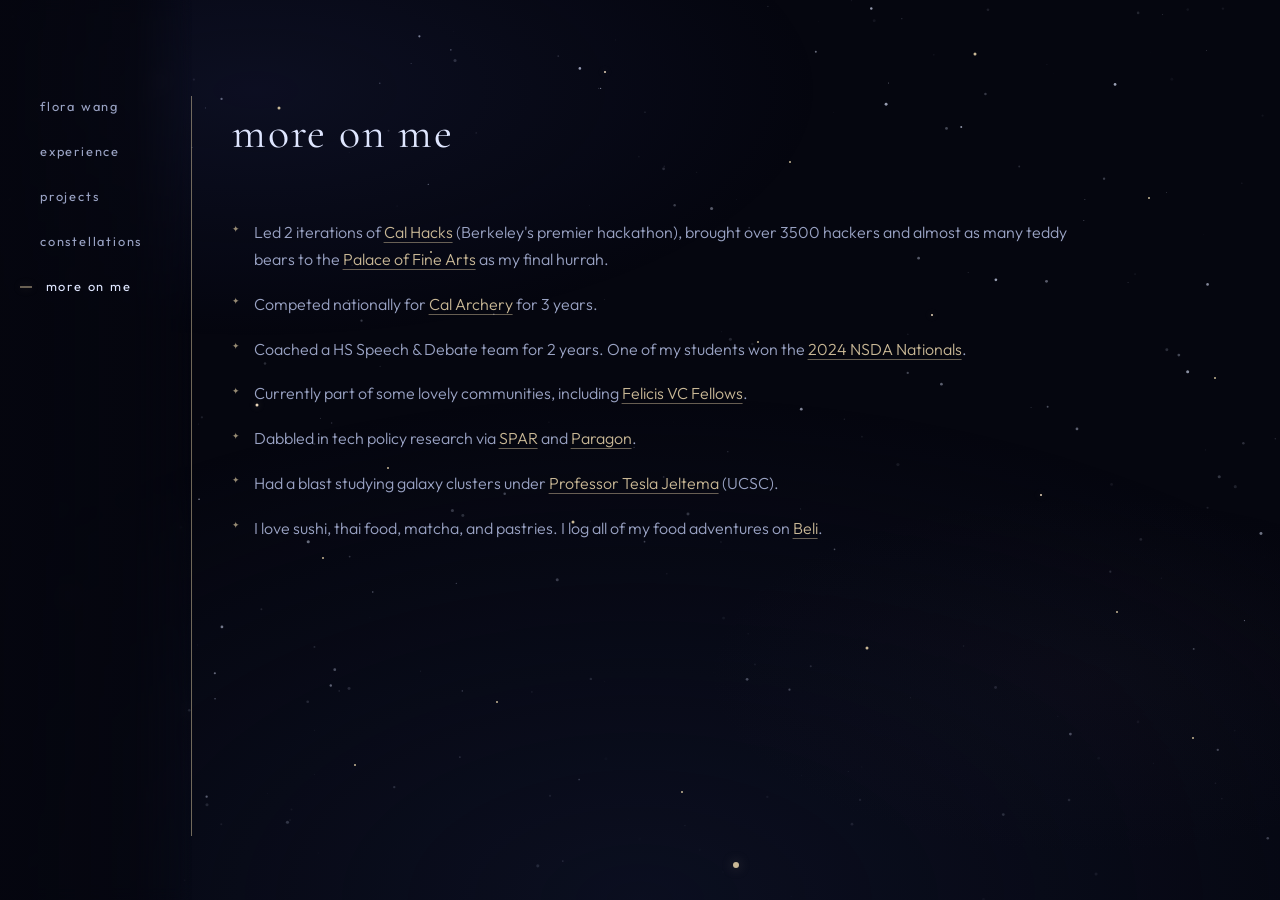
==== about/index.html @ 189439e1 "minor bug fixes" ====
<!DOCTYPE html>
<html lang="en">
  <head>
    <meta charset="UTF-8" />
    <meta name="viewport" content="width=device-width, initial-scale=1.0" />
    <title>Flora Wang — About</title>
    <link rel="preconnect" href="https://fonts.googleapis.com" />
    <link rel="preconnect" href="https://fonts.gstatic.com" crossorigin />
    <link
      href="https://fonts.googleapis.com/css2?family=Cormorant+Garamond:ital,wght@0,400;0,500;0,600;1,400&family=Outfit:wght@300;400;500&display=swap"
      rel="stylesheet"
    />
    <link rel="stylesheet" href="/styles.css" />
    <script src="/theme.js"></script>
  </head>
  <body class="page-about theme-night">
    <canvas id="stars" aria-hidden="true"></canvas>
    <canvas id="meadow" aria-hidden="true"></canvas>

    <aside class="site-nav">
      <nav class="nav" aria-label="Main">
        <a href="/" class="nav-link">flora wang</a>
        <a href="/experience/" class="nav-link">experience</a>
        <a href="/projects/" class="nav-link">projects</a>
        <a href="/constellations/" class="nav-link">constellations</a>
        <a href="/about/" class="nav-link active">more on me</a>
      </nav>
      <button type="button" class="theme-toggle" aria-pressed="false">
        <span class="theme-toggle-label">day</span>
      </button>
    </aside>

    <div class="page">
      <main class="main-content main-about">
        <h1 class="page-title">more on me</h1>

        <ul class="more-list">
          <li>
            Led 2 iterations of
            <a href="https://calhacks.io/" target="_blank" rel="noopener noreferrer" class="company-link">Cal Hacks</a>
            (Berkeley's premier hackathon), brought over 3500 hackers and almost as many teddy bears to the
            <a href="https://palaceoffinearts.com/" target="_blank" rel="noopener noreferrer" class="company-link">Palace of Fine Arts</a>
            as my final hurrah.
          </li>
          <li>
            Competed nationally for
            <a href="https://archery.studentorg.berkeley.edu/" target="_blank" rel="noopener noreferrer" class="company-link">Cal Archery</a>
            for 3 years.
          </li>
          <li>
            Coached a HS Speech &amp; Debate team for 2 years. One of my students won the
            <a href="https://www.speechanddebate.org/2024-national-speech-debate-champions/" target="_blank" rel="noopener noreferrer" class="company-link">2024 NSDA Nationals</a>.
          </li>
          <li>
            Currently part of some lovely communities, including
            <a href="https://www.felicis.com/fellows" target="_blank" rel="noopener noreferrer" class="company-link">Felicis VC Fellows</a>.
          </li>
          <li>
            Dabbled in tech policy research via
            <a href="https://sparai.org/" target="_blank" rel="noopener noreferrer" class="company-link">SPAR</a>
            and
            <a href="https://www.paragonfellowship.org/" target="_blank" rel="noopener noreferrer" class="company-link">Paragon</a>.
          </li>
          <li>
            Had a blast studying galaxy clusters under
            <a href="https://scipp-legacy.pbsci.ucsc.edu/~tesla/" target="_blank" rel="noopener noreferrer" class="company-link">Professor Tesla Jeltema</a>
            (UCSC).
          </li>
          <li>
            I love sushi, thai food, matcha, and pastries. I log all of my food adventures on
            <a href="https://beliapp.com/" target="_blank" rel="noopener noreferrer" class="company-link">Beli</a>.
          </li>
        </ul>
      </main>

      <footer class="site-footer">
        <span class="footer-orbit" aria-hidden="true"></span>
      </footer>
    </div>

    <script src="/script.js"></script>
    <script src="/meadow.js"></script>
  </body>
</html>
---- styles.css ----
/* —— Astronomy theme —— */
:root {
  --theme-progress: 0;
  --bg-deep: #05060f;
  --bg-mid: #0c1022;
  --nav-width: 12rem;
  --nav-align-top: 6rem;
  --content-max: 42rem;
  --font-display: "Cormorant Garamond", Georgia, serif;
  --font-body: "Outfit", system-ui, sans-serif;
}

*,
*::before,
*::after {
  box-sizing: border-box;
  margin: 0;
  padding: 0;
}

html {
  height: 100%;
}

body {
  --p: var(--theme-progress);
  --text-primary: color-mix(
    in srgb,
    #e8eaf4 calc((1 - var(--p)) * 100%),
    #2d4a3e calc(var(--p) * 100%)
  );
  --text-muted: color-mix(
    in srgb,
    #9aa3c4 calc((1 - var(--p)) * 100%),
    #4a6b5a calc(var(--p) * 100%)
  );
  --text-dim: color-mix(
    in srgb,
    #6b7394 calc((1 - var(--p)) * 100%),
    #6b8f7a calc(var(--p) * 100%)
  );
  --accent-gold: color-mix(
    in srgb,
    #c9b896 calc((1 - var(--p)) * 100%),
    #5a9e6e calc(var(--p) * 100%)
  );
  --accent-tan: color-mix(
    in srgb,
    #e8d4b8 calc((1 - var(--p)) * 100%),
    #8bc48a calc(var(--p) * 100%)
  );
  --accent-tan-dim: color-mix(
    in srgb,
    #a89070 calc((1 - var(--p)) * 100%),
    #4a7d58 calc(var(--p) * 100%)
  );
  --accent-star: color-mix(
    in srgb,
    #dfe6ff calc((1 - var(--p)) * 100%),
    #3d6b8a calc(var(--p) * 100%)
  );
  --accent-glow: color-mix(
    in srgb,
    rgba(201, 184, 150, 0.35) calc((1 - var(--p)) * 100%),
    rgba(120, 180, 140, 0.4) calc(var(--p) * 100%)
  );

  font-family: var(--font-body);
  font-weight: 300;
  font-size: 1rem;
  line-height: 1.7;
  color: var(--text-primary);
  background: color-mix(
    in srgb,
    #05060f calc((1 - var(--p)) * 100%),
    #d4ecfa calc(var(--p) * 100%)
  );
  min-height: 100vh;
  overflow-x: hidden;
}

/* Night sky */
#stars {
  position: fixed;
  inset: 0;
  width: 100%;
  height: 100%;
  z-index: 0;
  pointer-events: none;
  opacity: calc(1 - var(--theme-progress));
}

body::before {
  content: "";
  position: fixed;
  inset: 0;
  z-index: 1;
  pointer-events: none;
  opacity: calc(1 - var(--theme-progress));
  background:
    radial-gradient(ellipse 80% 50% at 20% 10%, rgba(45, 55, 120, 0.18), transparent 55%),
    radial-gradient(ellipse 60% 40% at 85% 75%, rgba(60, 50, 70, 0.08), transparent 50%),
    radial-gradient(ellipse 100% 80% at 50% 100%, rgba(12, 16, 34, 0.9), transparent 70%);
}

/* Ghibli hills, swaying grass & flowers */
#meadow {
  position: fixed;
  inset: 0;
  width: 100%;
  height: 100%;
  z-index: 1;
  pointer-events: none;
}

/* —— Vertical left nav —— */
.site-nav {
  position: fixed;
  top: 0;
  left: 0;
  bottom: 0;
  z-index: 100;
  width: var(--nav-width);
  display: flex;
  flex-direction: column;
  justify-content: flex-start;
  align-items: flex-start;
  padding: var(--nav-align-top) 0 1.5rem 2.5rem;
  overflow-y: auto;
  overflow-x: hidden;
  scrollbar-width: thin;
  scrollbar-color: color-mix(in srgb, var(--accent-gold) 35%, transparent) transparent;
  background: linear-gradient(
    to right,
    color-mix(
        in srgb,
        rgba(5, 6, 15, 0.95) calc((1 - var(--p)) * 100%),
        rgba(232, 246, 252, 0.9) calc(var(--p) * 100%)
      )
      0%,
    color-mix(
        in srgb,
        rgba(5, 6, 15, 0.75) calc((1 - var(--p)) * 100%),
        rgba(220, 240, 230, 0.7) calc(var(--p) * 100%)
      )
      70%,
    transparent 100%
  );
  backdrop-filter: blur(8px);
}

.site-nav::after {
  content: "";
  position: absolute;
  top: var(--nav-align-top);
  bottom: 4rem;
  right: 0;
  width: 1px;
  background: color-mix(
    in srgb,
    rgba(201, 184, 150, 0.55) calc((1 - var(--p)) * 100%),
    rgba(90, 158, 110, 0.55) calc(var(--p) * 100%)
  );
  pointer-events: none;
}

.nav {
  display: flex;
  flex-direction: column;
  gap: 1.45rem;
  align-items: flex-start;
  flex-shrink: 0;
}

.nav-link {
  font-family: var(--font-body);
  font-size: 0.8rem;
  font-weight: 400;
  letter-spacing: 0.14em;
  text-transform: lowercase;
  color: var(--text-muted);
  text-decoration: none;
  transition: padding-left 0.25s ease;
  position: relative;
  padding-left: 0;
}

.nav-link::before {
  content: "";
  position: absolute;
  left: -1.25rem;
  top: 50%;
  width: 0;
  height: 1px;
  background: var(--accent-gold);
  transform: translateY(-50%);
  transition: width 0.3s ease;
  box-shadow: 0 0 8px var(--accent-glow);
}

.nav-link:hover,
.nav-link:focus-visible,
.nav-link.active {
  color: var(--accent-star);
  outline: none;
  padding-left: 0.35rem;
}

.nav-link:hover::before,
.nav-link:focus-visible::before,
.nav-link.active::before {
  width: 0.75rem;
}

.theme-toggle {
  display: none;
  margin-top: auto;
  margin-bottom: 1.25rem;
  padding: 0;
  border: none;
  background: none;
  font-family: var(--font-body);
  font-size: 0.8rem;
  font-weight: 400;
  letter-spacing: 0.14em;
  text-transform: lowercase;
  color: var(--text-muted);
  cursor: pointer;
  position: relative;
}

.theme-toggle::before {
  content: "";
  position: absolute;
  left: -1.25rem;
  top: 50%;
  width: 0;
  height: 1px;
  background: var(--accent-gold);
  transform: translateY(-50%);
  transition: width 0.3s ease;
}

.theme-toggle:hover,
.theme-toggle:focus-visible {
  color: var(--accent-star);
  outline: none;
}

.theme-toggle:hover::before,
.theme-toggle:focus-visible::before {
  width: 0.75rem;
}

/* —— Page layout (content beside nav) —— */
.page {
  position: relative;
  z-index: 2;
  margin-left: var(--nav-width);
  min-height: 100vh;
  display: flex;
  flex-direction: column;
  overflow: hidden;
}

/* Scattered decorative stars */
.page-stars {
  position: absolute;
  inset: 0;
  z-index: 0;
  pointer-events: none;
  opacity: calc(1 - var(--theme-progress));
}

.page-star {
  position: absolute;
  width: 2px;
  height: 2px;
  border-radius: 50%;
  background: var(--accent-gold);
  transform: translate(-50%, -50%);
  animation: pageStarTwinkle 5s ease-in-out infinite;
}

.page-star--md {
  width: 3px;
  height: 3px;
}

.page-star--bright {
  background: var(--accent-tan);
  box-shadow: 0 0 6px
    color-mix(
      in srgb,
      rgba(232, 212, 184, 0.35) calc((1 - var(--p)) * 100%),
      rgba(255, 180, 140, 0.5) calc(var(--p) * 100%)
    );
}

@keyframes pageStarTwinkle {
  0%,
  100% {
    opacity: 0.25;
    transform: translate(-50%, -50%) scale(0.85);
  }
  50% {
    opacity: 1;
    transform: translate(-50%, -50%) scale(1.1);
  }
}

.page > main,
.page > footer {
  position: relative;
  z-index: 1;
}

.main-content {
  flex: 1;
  width: 100%;
  max-width: calc(var(--content-max) + 3rem);
  margin: 0;
  padding: var(--nav-align-top) 2.5rem 3rem;
}

.page-home .main-content,
.page-experience .main-content,
.page-projects .main-content,
.page-about .main-content,
.page-constellations .main-content {
  max-width: calc(var(--content-max) + 16rem);
}

.page-placeholder {
  color: var(--text-muted);
  font-size: 1.05rem;
  font-family: var(--font-body);
  font-style: italic;
  margin-top: 1.5rem;
}

.main-home {
  display: flex;
  flex-direction: column;
  justify-content: center;
  min-height: calc(100vh - 6rem);
  width: 100%;
  padding: 2.5rem 0 2rem 2.5rem;
  animation: fadeUp 1s ease 0.2s both;
}

.page-home .main-home {
  justify-content: flex-start;
  padding-top: var(--nav-align-top);
}

.page-home .page {
  overflow: visible;
}

.home-layout {
  position: relative;
  min-height: calc(100vh - 5rem);
  width: 100%;
}

.home-text {
  position: relative;
  z-index: 2;
  max-width: 36rem;
  min-width: 0;
  padding-right: 1rem;
}

.home-text::before {
  content: "";
  position: absolute;
  inset: -1rem -1.25rem -1.25rem;
  z-index: -1;
  border-radius: 1.25rem;
  opacity: calc(var(--theme-progress) * 0.82);
  background:
    linear-gradient(
      135deg,
      rgba(232, 246, 252, 0.78),
      rgba(245, 255, 235, 0.55)
    );
  box-shadow:
    0 18px 60px rgba(60, 110, 70, 0.12),
    inset 0 0 0 1px rgba(255, 255, 255, 0.36);
  backdrop-filter: blur(7px);
}

.main-constellations {
  position: relative;
  max-width: calc(var(--content-max) + 16rem);
}

.main-constellations::before {
  content: "";
  position: absolute;
  inset: 2.5rem 1rem 1.5rem;
  z-index: -1;
  border-radius: 1.25rem;
  opacity: calc(var(--theme-progress) * 0.84);
  background:
    linear-gradient(
      135deg,
      rgba(255, 255, 255, 0.82),
      rgba(245, 255, 235, 0.6)
    );
  box-shadow:
    0 18px 60px rgba(60, 110, 70, 0.12),
    inset 0 0 0 1px rgba(255, 255, 255, 0.44);
  backdrop-filter: blur(7px);
}

@keyframes fadeUp {
  from {
    opacity: 0;
    transform: translateY(1.25rem);
  }
  to {
    opacity: 1;
    transform: translateY(0);
  }
}

/* —— Home —— */
.greeting {
  font-family: var(--font-display);
  font-size: clamp(2.5rem, 5vw, 3.75rem);
  font-weight: 400;
  letter-spacing: 0.02em;
  color: var(--accent-star);
  margin-bottom: 2rem;
  line-height: 1.2;
}

.intro-block {
  margin-bottom: 2rem;
}

.intro-line {
  font-size: 1.05rem;
  color: var(--text-primary);
  margin-bottom: 0.75rem;
}

.intro-details {
  list-style: none;
  padding-left: 1.25rem;
  color: var(--text-muted);
  font-size: 0.95rem;
}

.intro-details li::before {
  content: "— ";
  color: var(--text-dim);
}

.social-links {
  display: flex;
  flex-wrap: wrap;
  align-items: center;
  gap: 0.5rem 0.25rem;
  margin-bottom: 3.5rem;
}

.social-link {
  font-size: 0.85rem;
  letter-spacing: 0.08em;
  color: var(--accent-gold);
  text-decoration: underline;
  text-decoration-thickness: 1px;
  text-underline-offset: 0.25em;
  text-decoration-color: color-mix(in srgb, var(--accent-gold) 55%, transparent);
  transition: color 0.2s ease, text-shadow 0.2s ease, text-decoration-color 0.2s ease;
}

.social-link:hover,
.social-link:focus-visible {
  color: var(--accent-star);
  text-shadow: 0 0 12px var(--accent-glow);
  text-decoration-color: var(--accent-star);
  outline: none;
}

.social-dot {
  color: var(--text-dim);
  user-select: none;
}

.section-label {
  font-family: var(--font-body);
  font-size: 0.75rem;
  font-weight: 400;
  letter-spacing: 0.2em;
  text-transform: lowercase;
  color: var(--text-dim);
  margin-bottom: 1rem;
}

.recent-list {
  list-style: none;
}

.recent-list li {
  position: relative;
  padding-left: 1.25rem;
  margin-bottom: 0.65rem;
  color: var(--text-muted);
  font-size: 0.98rem;
}

.recent-list li::before {
  content: "✦";
  position: absolute;
  left: 0;
  top: 0.1em;
  font-size: 0.55rem;
  color: var(--accent-gold);
  opacity: 0.7;
}

.recent-list strong {
  font-weight: 600;
  color: var(--text-primary);
}

.more-list {
  list-style: none;
  margin-top: 1rem;
  display: grid;
  gap: 1.1rem;
}

.more-list li {
  position: relative;
  padding-left: 1.35rem;
  color: var(--text-muted);
  font-size: 1rem;
  line-height: 1.7;
}

.more-list li::before {
  content: "✦";
  position: absolute;
  left: 0;
  top: 0.4em;
  font-size: 0.55rem;
  color: var(--accent-gold);
  opacity: 0.75;
}

.company-link {
  color: var(--accent-gold);
  text-decoration: underline;
  text-decoration-thickness: 1px;
  text-underline-offset: 0.22em;
  text-decoration-color: color-mix(in srgb, var(--accent-gold) 50%, transparent);
  transition: color 0.2s ease, text-decoration-color 0.2s ease, text-shadow 0.2s ease;
}

.company-link strong {
  color: inherit;
  font-weight: 600;
}

.company-link:hover,
.company-link:focus-visible {
  color: var(--accent-star);
  text-decoration-color: var(--accent-star);
  text-shadow: 0 0 12px var(--accent-glow);
  outline: none;
}

/* —— Dot planet (home only) —— */
.page-home .planet-scene {
  position: fixed;
  right: -5%;
  top: 36%;
  transform: translateY(-50%);
  width: min(98vmin, 1200px);
  height: min(98vmin, 1200px);
  z-index: 0;
  pointer-events: none;
  display: flex;
  align-items: center;
  justify-content: center;
  padding: 0;
  margin: 0;
  opacity: calc(1 - var(--theme-progress));
}

.dot-planet-canvas {
  width: 100%;
  height: 100%;
  transform: rotate(-12deg);
  transform-origin: center;
}

/* —— Experience —— */
.page-title {
  font-family: var(--font-display);
  font-size: clamp(2rem, 5vw, 2.75rem);
  font-weight: 400;
  letter-spacing: 0.04em;
  color: var(--accent-star);
  margin-bottom: 3rem;
  text-transform: lowercase;
}

.experience-sections {
  display: grid;
  gap: 4rem;
}

.experience-section {
  position: relative;
}

.experience-section::before {
  content: "";
  position: absolute;
  inset: -1.25rem -1.5rem -1.5rem;
  z-index: -1;
  border-radius: 1.25rem;
  opacity: calc(var(--theme-progress) * 0.78);
  background:
    linear-gradient(
      135deg,
      rgba(255, 255, 255, 0.82),
      rgba(245, 255, 235, 0.58)
    );
  box-shadow:
    0 18px 60px rgba(60, 110, 70, 0.1),
    inset 0 0 0 1px rgba(255, 255, 255, 0.38);
  backdrop-filter: blur(7px);
}

.experience-item {
  display: grid;
  grid-template-columns: minmax(8.5rem, 0.22fr) minmax(0, 1fr);
  gap: 0.6rem 2.25rem;
  padding: 1.45rem 0;
  border-bottom: 1px solid
    color-mix(
      in srgb,
      rgba(154, 163, 196, 0.14) calc((1 - var(--p)) * 100%),
      rgba(80, 130, 90, 0.2) calc(var(--p) * 100%)
    );
}

.experience-item:last-child {
  border-bottom: none;
  padding-bottom: 0;
}

.experience-heading {
  display: contents;
  margin-bottom: 0.75rem;
}

.experience-heading > div:first-child {
  grid-column: 2;
  grid-row: 1;
  margin-bottom: 0.75rem;
}

.experience-heading h3 {
  font-family: var(--font-display);
  font-size: clamp(1.3rem, 2.6vw, 1.75rem);
  font-weight: 500;
  line-height: 1.15;
  color: var(--text-primary);
  margin-bottom: 0.25rem;
}

.experience-heading p {
  color: var(--accent-gold);
  font-size: 0.92rem;
  letter-spacing: 0.04em;
}

.experience-meta {
  grid-column: 1;
  grid-row: 1 / span 2;
  display: flex;
  flex-direction: column;
  align-items: flex-start;
  gap: 0.3rem;
  color: var(--text-dim);
  font-size: 0.72rem;
  line-height: 1.4;
  text-align: left;
  padding-top: 0.3rem;
}

.experience-meta span:last-child {
  order: 1;
  color: var(--accent-gold);
  letter-spacing: 0.07em;
  text-transform: uppercase;
  white-space: nowrap;
  font-size: 0.68rem;
}

.experience-meta span:first-child {
  order: 2;
}

.experience-item ul {
  grid-column: 2;
  grid-row: 2;
  list-style: none;
  display: grid;
  gap: 0.55rem;
}

.experience-item li {
  position: relative;
  padding-left: 1.15rem;
  color: var(--text-muted);
  font-size: 0.94rem;
  line-height: 1.62;
}

.experience-item li strong {
  font-weight: 600;
  color: var(--text-primary);
}

.experience-item li::before {
  content: "✦";
  position: absolute;
  left: 0;
  top: 0.18em;
  font-size: 0.5rem;
  color: var(--accent-gold);
  opacity: 0.72;
}

.involvement-row {
  display: flex;
  flex-wrap: wrap;
  gap: 0.75rem 1.5rem;
  padding-top: 1.5rem;
  color: var(--text-dim);
  font-size: 0.9rem;
}

.involvement-row span::before {
  content: "✦ ";
  color: var(--accent-gold);
  font-size: 0.65rem;
}

@media (max-width: 720px) {
  .experience-item {
    grid-template-columns: 1fr;
    gap: 0.65rem;
  }

  .experience-heading > div:first-child,
  .experience-item ul,
  .experience-meta {
    grid-column: 1;
  }

  .experience-meta {
    grid-row: 1;
    gap: 0.2rem;
  }

  .experience-section::before {
    inset: -1rem;
  }
}

/* —— Constellations —— */
.constellation-intro {
  margin-bottom: 4rem;
}

.constellation-intro p {
  font-family: var(--font-display);
  font-size: clamp(1.05rem, 1.9vw, 1.15rem);
  font-weight: 400;
  font-style: italic;
  line-height: 1.75;
  color: var(--text-muted);
  margin-bottom: 1.25rem;
}

.constellation-tagline {
  font-style: normal !important;
  font-size: 1rem !important;
  font-family: var(--font-body) !important;
  color: var(--text-dim) !important;
  margin-top: 2rem !important;
  letter-spacing: 0.02em;
}

.constellation-groups {
  display: grid;
  grid-template-columns: repeat(2, minmax(0, 1fr));
  gap: 3.5rem 3rem;
}

.constellation-group:last-child {
  grid-column: 1 / -1;
}

@media (max-width: 720px) {
  .constellation-groups {
    grid-template-columns: 1fr;
  }

  .constellation-group:last-child {
    grid-column: auto;
  }
}

.constellation-group {
  position: relative;
  padding-left: 1.5rem;
  border-left: 1px solid rgba(201, 184, 150, 0.2);
}

.constellation-group::before {
  content: "";
  position: absolute;
  left: -3px;
  top: 0;
  width: 5px;
  height: 5px;
  border-radius: 50%;
  background: var(--accent-gold);
  box-shadow: 0 0 10px var(--accent-glow);
}

.group-title {
  font-size: 0.75rem;
  font-weight: 400;
  letter-spacing: 0.2em;
  text-transform: lowercase;
  color: var(--accent-gold);
  margin-bottom: 1.25rem;
}

.constellation-list {
  list-style: none;
}

.constellation-list li {
  margin-bottom: 0.85rem;
  color: var(--text-primary);
  font-size: 0.98rem;
  line-height: 1.5;
}

.constellation-list em {
  font-family: var(--font-display);
  font-style: italic;
  font-weight: 400;
  font-size: 1.05rem;
}

.meta {
  color: var(--text-dim);
  font-size: 0.9rem;
}

.footnote {
  margin-top: 1.25rem;
  font-size: 0.85rem;
  color: var(--text-dim);
  font-style: italic;
}

.footnote-mark {
  font-size: 0.7em;
  color: var(--accent-gold);
}

/* —— Footer —— */
.site-footer {
  display: flex;
  align-items: center;
  justify-content: center;
  padding: 2rem;
}

.footer-orbit {
  width: 6px;
  height: 6px;
  border-radius: 50%;
  background: var(--accent-gold);
  box-shadow:
    0 0 12px var(--accent-glow),
    0 0 24px rgba(201, 184, 150, 0.15);
  animation: pulse 4s ease-in-out infinite;
}

@keyframes pulse {
  0%,
  100% {
    opacity: 0.5;
    transform: scale(1);
  }
  50% {
    opacity: 1;
    transform: scale(1.2);
  }
}

/* —— Mobile: horizontal nav bar —— */
@media (max-width: 720px) {
  :root {
    --nav-width: 0;
  }

  .site-nav::after {
    display: none;
  }

  .site-nav {
    top: auto;
    bottom: 0;
    left: 0;
    right: 0;
    width: 100%;
    height: auto;
    max-height: 40vh;
    flex-direction: row;
    align-items: center;
    justify-content: center;
    gap: 0.5rem 1rem;
    padding: 0.85rem 1.25rem;
    overflow-y: auto;
    overflow-x: hidden;
    border-right: none;
    border-top: 1px solid
      color-mix(
        in srgb,
        rgba(154, 163, 196, 0.08) calc((1 - var(--p)) * 100%),
        rgba(140, 180, 150, 0.2) calc(var(--p) * 100%)
      );
    background: linear-gradient(
      to top,
      color-mix(
          in srgb,
          rgba(5, 6, 15, 0.95) calc((1 - var(--p)) * 100%),
          rgba(255, 249, 245, 0.95) calc(var(--p) * 100%)
        )
        0%,
      color-mix(
          in srgb,
          rgba(5, 6, 15, 0.85) calc((1 - var(--p)) * 100%),
          rgba(255, 249, 245, 0.88) calc(var(--p) * 100%)
        )
        100%
    );
  }

  .nav {
    flex-direction: row;
    gap: 1.25rem;
    flex-wrap: wrap;
    justify-content: center;
  }

  .theme-toggle {
    margin-top: 0;
    margin-bottom: 0;
    margin-left: 0.5rem;
  }

  .nav-link::before {
    display: none;
  }

  .nav-link:hover,
  .nav-link:focus-visible,
  .nav-link.active {
    padding-left: 0;
  }

  .page {
    margin-left: 0;
    margin-bottom: 4.5rem;
  }

  .main-content {
    padding: 3rem 1.5rem 2rem;
  }

  .main-home {
    min-height: calc(100vh - 8rem);
  }

  .home-layout {
    grid-template-columns: 1fr;
    gap: 2.5rem;
  }

  .main-home {
    padding: 2.5rem 1.25rem 2rem;
  }

  .page-home .planet-scene {
    position: relative;
    right: auto;
    top: auto;
    transform: none;
    width: min(60vmin, 100%);
    height: min(60vmin, 100%);
    margin: 0 auto 1rem;
  }

  .home-text {
    max-width: none;
    padding-right: 0;
  }
}

/* Reduced motion */
@media (prefers-reduced-motion: reduce) {
  .main-home {
    animation: none;
  }

  .footer-orbit {
    animation: none;
  }

  .dot-planet-canvas,
  .page-star {
    animation: none;
  }

  .page-star {
    opacity: 0.5;
  }
}
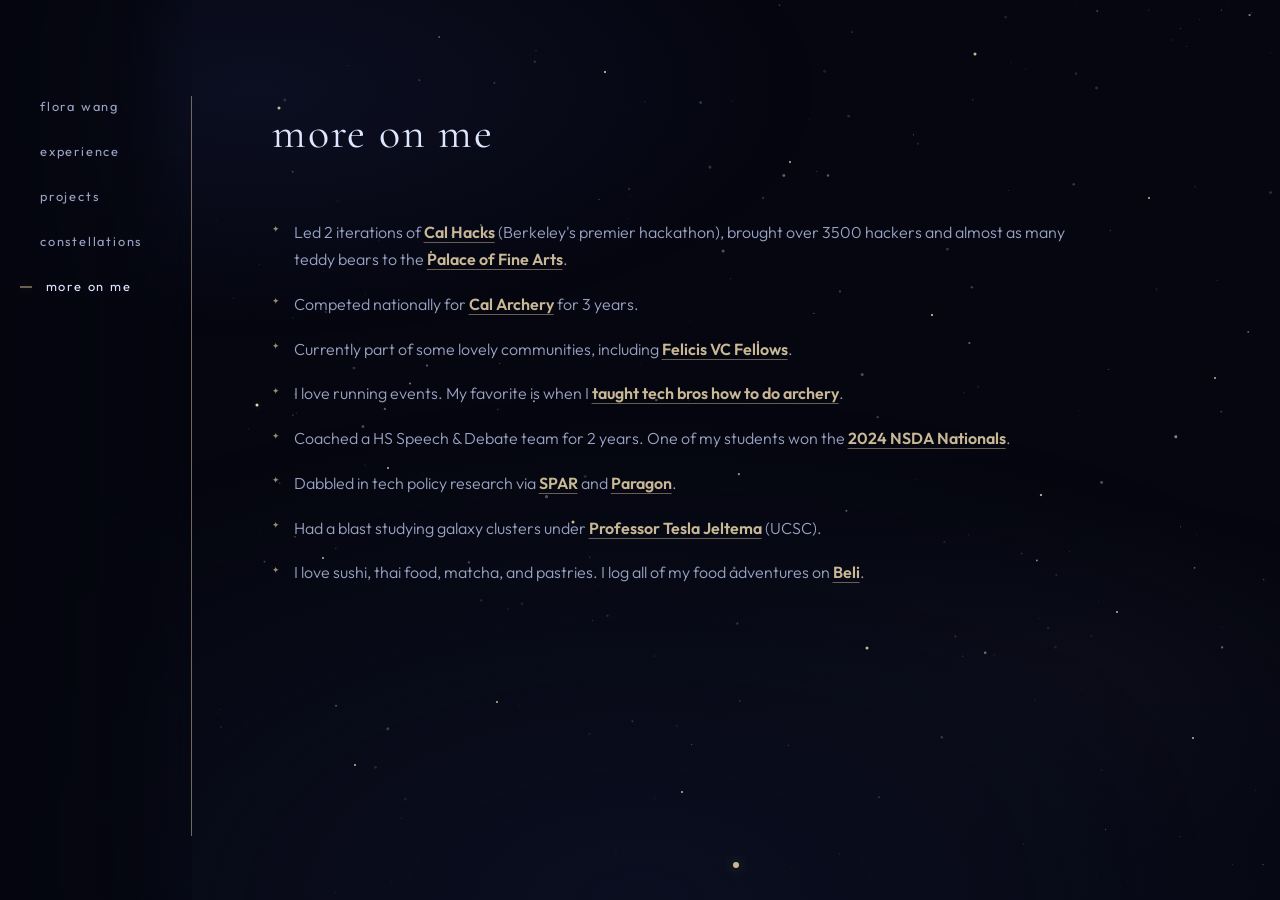
==== commit c86cd0ea: "more on me content changes" ====
--- a/about/index.html
+++ b/about/index.html
@@ -39,8 +39,7 @@
             Led 2 iterations of
             <a href="https://calhacks.io/" target="_blank" rel="noopener noreferrer" class="company-link">Cal Hacks</a>
             (Berkeley's premier hackathon), brought over 3500 hackers and almost as many teddy bears to the
-            <a href="https://palaceoffinearts.com/" target="_blank" rel="noopener noreferrer" class="company-link">Palace of Fine Arts</a>
-            as my final hurrah.
+            <a href="https://palaceoffinearts.com/" target="_blank" rel="noopener noreferrer" class="company-link">Palace of Fine Arts</a>.
           </li>
           <li>
             Competed nationally for
@@ -48,12 +47,16 @@
             for 3 years.
           </li>
           <li>
+            Currently part of some lovely communities, including
+            <a href="https://www.felicis.com/fellows" target="_blank" rel="noopener noreferrer" class="company-link">Felicis VC Fellows</a>.
+          </li>
+          <li>
+            I love running events. My favorite is when I
+            <a href="https://luma.com/haf2nyi0" target="_blank" rel="noopener noreferrer" class="company-link">taught tech bros how to do archery</a>.
+          </li>
+          <li>
             Coached a HS Speech &amp; Debate team for 2 years. One of my students won the
             <a href="https://www.speechanddebate.org/2024-national-speech-debate-champions/" target="_blank" rel="noopener noreferrer" class="company-link">2024 NSDA Nationals</a>.
-          </li>
-          <li>
-            Currently part of some lovely communities, including
-            <a href="https://www.felicis.com/fellows" target="_blank" rel="noopener noreferrer" class="company-link">Felicis VC Fellows</a>.
           </li>
           <li>
             Dabbled in tech policy research via
--- a/styles.css
+++ b/styles.css
@@ -320,7 +320,7 @@
   width: 100%;
   max-width: calc(var(--content-max) + 3rem);
   margin: 0;
-  padding: var(--nav-align-top) 2.5rem 3rem;
+  padding: var(--nav-align-top) 2.5rem 3rem 5rem;
 }
 
 .page-home .main-content,
@@ -345,7 +345,7 @@
   justify-content: center;
   min-height: calc(100vh - 6rem);
   width: 100%;
-  padding: 2.5rem 0 2rem 2.5rem;
+  padding: 2.5rem 0 2rem 5rem;
   animation: fadeUp 1s ease 0.2s both;
 }
 
@@ -553,6 +553,10 @@
   opacity: 0.75;
 }
 
+.more-list .company-link {
+  font-weight: 600;
+}
+
 .company-link {
   color: var(--accent-gold);
   text-decoration: underline;
@@ -577,20 +581,54 @@
 
 /* —— Dot planet (home only) —— */
 .page-home .planet-scene {
+  /* Planet scales with viewport height */
+  --planet-size: min(85vh, 950px);
+
   position: fixed;
-  right: -5%;
   top: 36%;
-  transform: translateY(-50%);
-  width: min(98vmin, 1200px);
-  height: min(98vmin, 1200px);
+
+  /* Smoothly moves left as screen narrows */
+  left: clamp(
+    58vw,
+    calc(72vw - 50rem),
+    78vw
+  );
+
+  transform: translate(-50%, -50%);
+
+  width: var(--planet-size);
+  height: var(--planet-size);
+
   z-index: 0;
   pointer-events: none;
+
   display: flex;
   align-items: center;
   justify-content: center;
+
   padding: 0;
   margin: 0;
+
   opacity: calc(1 - var(--theme-progress));
+
+  transition:
+    left 0.5s ease,
+    opacity 0.4s ease;
+}
+
+/* Fade out as viewport becomes tighter */
+@media (max-width: 1300px) {
+  .page-home .planet-scene {
+    opacity: 0;
+    pointer-events: none;
+  }
+}
+
+/* Fully remove before tablet/mobile layout */
+@media (max-width: 1100px) {
+  .page-home .planet-scene {
+    display: none;
+  }
 }
 
 .dot-planet-canvas {
@@ -598,6 +636,24 @@
   height: 100%;
   transform: rotate(-12deg);
   transform-origin: center;
+}
+
+/* —— Mobile inline planet —— */
+@media (max-width: 720px) {
+  .page-home .planet-scene {
+    position: relative;
+    left: auto;
+    top: auto;
+    transform: none;
+
+    width: min(60vmin, 100%);
+    height: min(60vmin, 100%);
+
+    margin: 0 auto 1rem;
+
+    opacity: 1;
+    display: flex;
+  }
 }
 
 /* —— Experience —— */
@@ -1009,16 +1065,6 @@
     padding: 2.5rem 1.25rem 2rem;
   }
 
-  .page-home .planet-scene {
-    position: relative;
-    right: auto;
-    top: auto;
-    transform: none;
-    width: min(60vmin, 100%);
-    height: min(60vmin, 100%);
-    margin: 0 auto 1rem;
-  }
-
   .home-text {
     max-width: none;
     padding-right: 0;
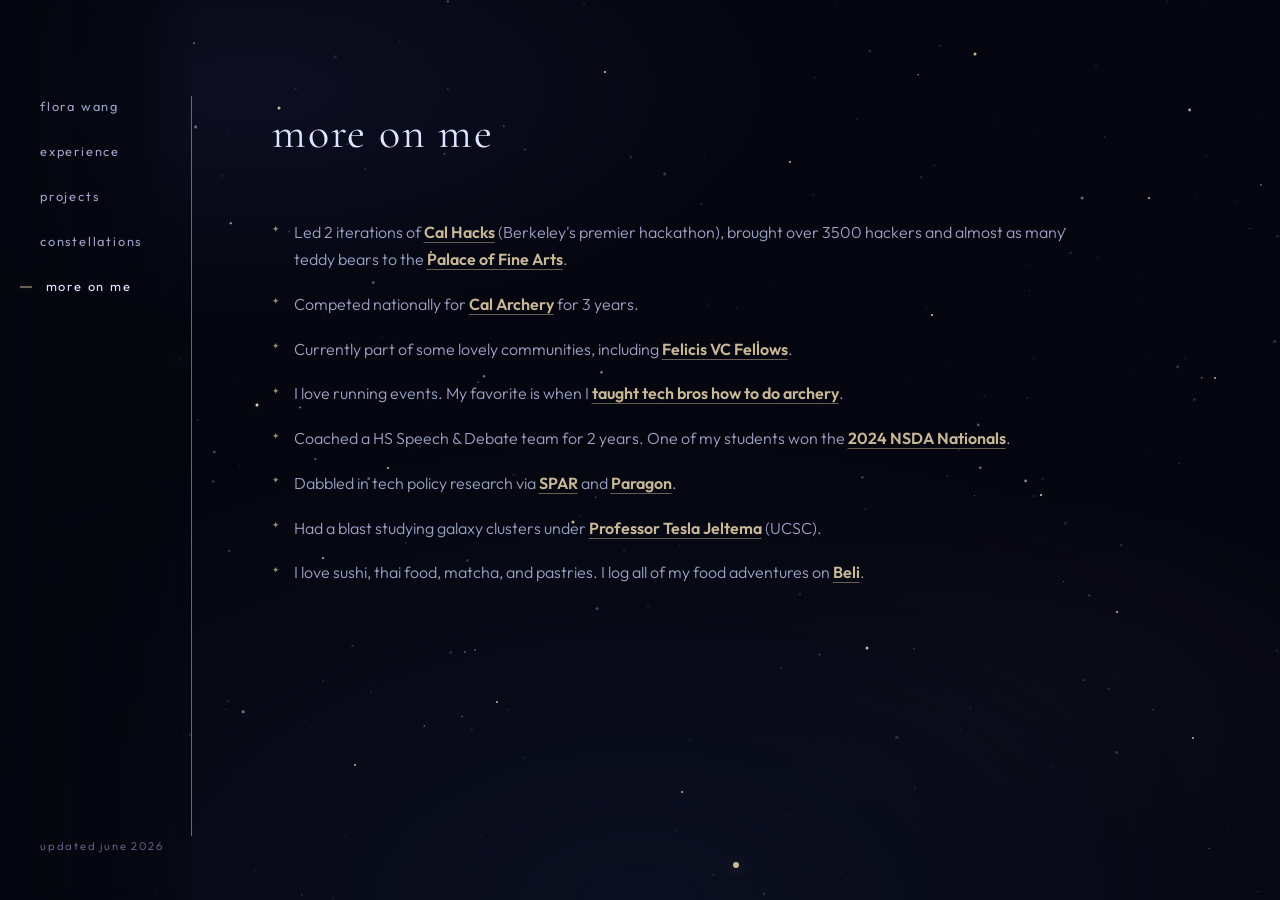
==== commit 30b767b1: "projects page + minor additions" ====
--- a/about/index.html
+++ b/about/index.html
@@ -28,6 +28,7 @@
       <button type="button" class="theme-toggle" aria-pressed="false">
         <span class="theme-toggle-label">day</span>
       </button>
+      <p class="nav-meta">updated june 2026</p>
     </aside>
 
     <div class="page">
--- a/styles.css
+++ b/styles.css
@@ -331,6 +331,10 @@
   max-width: calc(var(--content-max) + 16rem);
 }
 
+.page-projects .main-content {
+  max-width: calc(var(--content-max) + 26rem);
+}
+
 .page-placeholder {
   color: var(--text-muted);
   font-size: 1.05rem;
@@ -834,6 +838,409 @@
   }
 }
 
+/* —— Projects —— */
+.projects-stage {
+  display: grid;
+  grid-template-columns: minmax(0, 1.25fr) minmax(0, 0.9fr);
+  gap: 3rem;
+  align-items: start;
+}
+
+.project-detail {
+  max-width: 22rem;
+  justify-self: start;
+}
+
+.project-list {
+  list-style: none;
+  display: grid;
+  gap: 0.15rem;
+  margin: 0;
+  padding: 0;
+}
+
+.project-item {
+  position: relative;
+  display: grid;
+  grid-template-columns: 3.5rem minmax(0, 1fr);
+  align-items: baseline;
+  gap: 0.5rem 1.1rem;
+  padding: 0.65rem 1rem;
+  border: 1px solid transparent;
+  border-radius: 0.55rem;
+  cursor: default;
+  transition:
+    border-color 0.3s ease,
+    background-color 0.3s ease,
+    box-shadow 0.3s ease;
+  outline: none;
+}
+
+.project-item:focus-visible {
+  border-color: color-mix(
+    in srgb,
+    rgba(201, 184, 150, 0.5) calc((1 - var(--p)) * 100%),
+    rgba(90, 158, 110, 0.5) calc(var(--p) * 100%)
+  );
+}
+
+.project-item.is-active {
+  border-color: color-mix(
+    in srgb,
+    rgba(201, 184, 150, 0.65) calc((1 - var(--p)) * 100%),
+    rgba(90, 158, 110, 0.6) calc(var(--p) * 100%)
+  );
+  background: color-mix(
+    in srgb,
+    rgba(232, 246, 252, 0.04) calc((1 - var(--p)) * 100%),
+    rgba(255, 255, 255, 0.45) calc(var(--p) * 100%)
+  );
+  box-shadow:
+    0 10px 28px rgba(0, 0, 0, 0.18),
+    0 0 18px var(--accent-glow);
+}
+
+.project-year {
+  color: var(--accent-gold);
+  font-size: 0.66rem;
+  letter-spacing: 0.12em;
+  text-transform: uppercase;
+  white-space: nowrap;
+  padding-top: 0.35rem;
+  transition: color 0.3s ease, opacity 0.3s ease;
+}
+
+.project-body {
+  min-width: 0;
+}
+
+.project-title {
+  font-family: var(--font-display);
+  font-size: clamp(1.1rem, 2vw, 1.35rem);
+  font-weight: 500;
+  line-height: 1.2;
+  color: var(--text-primary);
+  margin-bottom: 0.1rem;
+  transition: color 0.3s ease;
+}
+
+.project-role {
+  color: var(--text-muted);
+  font-size: 0.85rem;
+  letter-spacing: 0.02em;
+  line-height: 1.4;
+  transition: color 0.3s ease;
+}
+
+/* Dim non-active items once any item has been activated */
+.project-list.has-active .project-item:not(.is-active) .project-title {
+  color: var(--text-muted);
+}
+
+.project-list.has-active .project-item:not(.is-active) .project-role,
+.project-list.has-active .project-item:not(.is-active) .project-year {
+  color: var(--text-dim);
+  opacity: 0.85;
+}
+
+.project-list.has-active .project-item:not(.is-active):hover .project-title {
+  color: var(--text-primary);
+}
+
+/* —— Project detail (right panel) —— */
+.project-detail-stage {
+  position: sticky;
+  top: var(--nav-align-top);
+  display: grid;
+  min-height: 24rem;
+  transition: opacity 0.35s ease;
+}
+
+.project-detail-stage.is-empty {
+  opacity: 0;
+  pointer-events: none;
+}
+
+.project-detail {
+  grid-row: 1;
+  grid-column: 1;
+  display: grid;
+  gap: 1rem;
+  align-content: start;
+  opacity: 0;
+  transform: translateX(-0.75rem);
+  pointer-events: none;
+  transition:
+    opacity 0.4s ease,
+    transform 0.4s ease;
+}
+
+.project-detail.is-visible {
+  opacity: 1;
+  transform: translateX(0);
+  pointer-events: auto;
+}
+
+.project-gallery {
+  display: grid;
+  grid-template-columns: 1fr;
+  gap: 0.65rem;
+}
+
+.project-photo {
+  aspect-ratio: 16 / 10;
+  border-radius: 0.65rem;
+  border: 1px solid
+    color-mix(
+      in srgb,
+      rgba(201, 184, 150, 0.4) calc((1 - var(--p)) * 100%),
+      rgba(90, 158, 110, 0.4) calc(var(--p) * 100%)
+    );
+  overflow: hidden;
+  position: relative;
+  background: linear-gradient(
+    135deg,
+    color-mix(in srgb, var(--accent-gold) 14%, transparent),
+    color-mix(in srgb, var(--accent-star) 10%, transparent)
+  );
+}
+
+.project-photo img {
+  width: 100%;
+  height: 100%;
+  object-fit: cover;
+  display: block;
+}
+
+.project-photo--contain {
+  background: #ffffff;
+  margin: 0;
+}
+
+.project-photo--contain img {
+  object-fit: cover;
+  padding: 0;
+}
+
+.project-photo--placeholder::after {
+  content: "✦";
+  position: absolute;
+  inset: 0;
+  display: flex;
+  align-items: center;
+  justify-content: center;
+  color: var(--accent-gold);
+  opacity: 0.35;
+  font-size: 1.4rem;
+}
+
+.project-description {
+  color: var(--text-muted);
+  font-size: 0.95rem;
+  line-height: 1.65;
+  max-width: 36rem;
+}
+
+/* —— Carousel (Cal Hacks gallery) —— */
+.project-gallery--carousel {
+  display: grid;
+  gap: 0.75rem;
+}
+
+.carousel-viewport {
+  position: relative;
+  aspect-ratio: 4 / 3;
+  border-radius: 0.65rem;
+  overflow: hidden;
+  border: 1px solid
+    color-mix(
+      in srgb,
+      rgba(201, 184, 150, 0.4) calc((1 - var(--p)) * 100%),
+      rgba(90, 158, 110, 0.4) calc(var(--p) * 100%)
+    );
+  background: linear-gradient(
+    135deg,
+    color-mix(in srgb, var(--accent-gold) 14%, transparent),
+    color-mix(in srgb, var(--accent-star) 10%, transparent)
+  );
+}
+
+.carousel-track {
+  position: absolute;
+  inset: 0;
+}
+
+.carousel-slide {
+  position: absolute;
+  inset: 0;
+  margin: 0;
+  opacity: 0;
+  transform: scale(1.02);
+  transition:
+    opacity 0.5s ease,
+    transform 0.6s ease;
+  pointer-events: none;
+}
+
+.carousel-slide.is-active {
+  opacity: 1;
+  transform: scale(1);
+  pointer-events: auto;
+}
+
+.carousel-slide img {
+  width: 100%;
+  height: 100%;
+  object-fit: cover;
+  display: block;
+}
+
+.carousel-caption {
+  text-align: center;
+  font-family: var(--font-display);
+  font-style: italic;
+  font-size: 0.95rem;
+  line-height: 1.4;
+  color: var(--text-muted);
+  margin: 0;
+  min-height: 1.4em;
+  padding: 0 0.5rem;
+}
+
+.carousel-controls {
+  display: flex;
+  align-items: center;
+  justify-content: center;
+  gap: 1rem;
+}
+
+.carousel-btn {
+  width: 2rem;
+  height: 2rem;
+  display: flex;
+  align-items: center;
+  justify-content: center;
+  border: 1px solid
+    color-mix(in srgb, var(--accent-gold) 45%, transparent);
+  border-radius: 50%;
+  background: color-mix(
+    in srgb,
+    rgba(5, 6, 15, 0.45) calc((1 - var(--p)) * 100%),
+    rgba(255, 255, 255, 0.6) calc(var(--p) * 100%)
+  );
+  color: var(--text-primary);
+  font-family: var(--font-display);
+  font-size: 1.35rem;
+  line-height: 1;
+  padding: 0 0 0.15rem;
+  cursor: pointer;
+  backdrop-filter: blur(8px);
+  transition:
+    background-color 0.25s ease,
+    border-color 0.25s ease,
+    color 0.25s ease,
+    box-shadow 0.25s ease;
+  flex-shrink: 0;
+}
+
+.carousel-btn:hover,
+.carousel-btn:focus-visible {
+  color: var(--accent-star);
+  border-color: var(--accent-gold);
+  box-shadow: 0 0 14px var(--accent-glow);
+  outline: none;
+}
+
+.carousel-counter {
+  position: absolute;
+  right: 0.75rem;
+  bottom: 0.65rem;
+  font-family: var(--font-body);
+  font-size: 0.7rem;
+  letter-spacing: 0.12em;
+  text-transform: uppercase;
+  padding: 0.25rem 0.55rem;
+  border-radius: 999px;
+  color: var(--text-primary);
+  background: color-mix(
+    in srgb,
+    rgba(5, 6, 15, 0.55) calc((1 - var(--p)) * 100%),
+    rgba(255, 255, 255, 0.7) calc(var(--p) * 100%)
+  );
+  backdrop-filter: blur(6px);
+  z-index: 2;
+}
+
+.carousel-dots {
+  display: flex;
+  justify-content: center;
+  align-items: center;
+  gap: 0.5rem;
+}
+
+.carousel-dot {
+  width: 0.45rem;
+  height: 0.45rem;
+  border-radius: 50%;
+  border: none;
+  padding: 0;
+  background: color-mix(in srgb, var(--text-dim) 70%, transparent);
+  cursor: pointer;
+  transition:
+    background-color 0.25s ease,
+    transform 0.25s ease;
+}
+
+.carousel-dot:hover,
+.carousel-dot:focus-visible {
+  background: var(--accent-gold);
+  outline: none;
+}
+
+.carousel-dot.is-active {
+  background: var(--accent-gold);
+  transform: scale(1.35);
+  box-shadow: 0 0 8px var(--accent-glow);
+}
+
+@media (max-width: 960px) {
+  .projects-stage {
+    grid-template-columns: 1fr;
+    gap: 2rem;
+  }
+
+  .project-detail-stage {
+    position: relative;
+    top: auto;
+    min-height: auto;
+    display: block;
+  }
+
+  .project-detail {
+    position: relative;
+    opacity: 1;
+    transform: none;
+    pointer-events: auto;
+    display: none;
+  }
+
+  .project-detail.is-visible {
+    display: grid;
+  }
+}
+
+@media (max-width: 720px) {
+  .project-item {
+    grid-template-columns: 1fr;
+    gap: 0.2rem;
+    padding: 0.75rem 0.75rem;
+  }
+
+  .project-year {
+    padding-top: 0;
+  }
+}
+
 /* —— Constellations —— */
 .constellation-intro {
   margin-bottom: 4rem;
@@ -957,6 +1364,18 @@
     0 0 12px var(--accent-glow),
     0 0 24px rgba(201, 184, 150, 0.15);
   animation: pulse 4s ease-in-out infinite;
+}
+
+/* Updated stamp at the bottom of the nav rail */
+.nav-meta {
+  margin-top: auto;
+  margin-bottom: 1.25rem;
+  font-family: var(--font-body);
+  font-size: 0.7rem;
+  letter-spacing: 0.16em;
+  text-transform: lowercase;
+  color: var(--text-dim);
+  white-space: nowrap;
 }
 
 @keyframes pulse {
@@ -1033,6 +1452,10 @@
     margin-left: 0.5rem;
   }
 
+  .nav-meta {
+    display: none;
+  }
+
   .nav-link::before {
     display: none;
   }
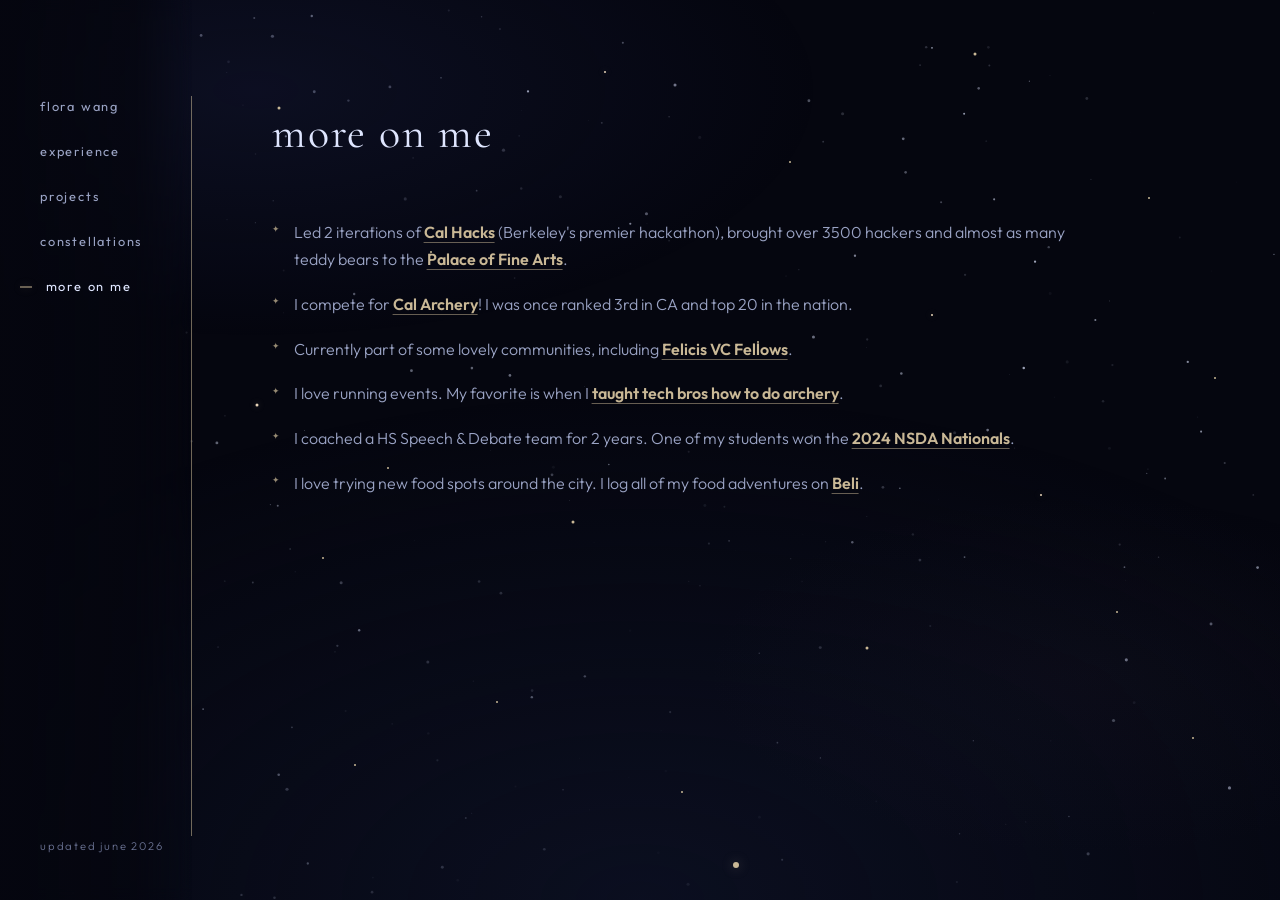
==== commit cbda9d23: "minor content changes" ====
--- a/about/index.html
+++ b/about/index.html
@@ -43,9 +43,8 @@
             <a href="https://palaceoffinearts.com/" target="_blank" rel="noopener noreferrer" class="company-link">Palace of Fine Arts</a>.
           </li>
           <li>
-            Competed nationally for
-            <a href="https://archery.studentorg.berkeley.edu/" target="_blank" rel="noopener noreferrer" class="company-link">Cal Archery</a>
-            for 3 years.
+            I compete for
+            <a href="https://archery.studentorg.berkeley.edu/" target="_blank" rel="noopener noreferrer" class="company-link">Cal Archery</a>! I was once ranked 3rd in CA and top 20 in the nation.
           </li>
           <li>
             Currently part of some lovely communities, including
@@ -56,22 +55,11 @@
             <a href="https://luma.com/haf2nyi0" target="_blank" rel="noopener noreferrer" class="company-link">taught tech bros how to do archery</a>.
           </li>
           <li>
-            Coached a HS Speech &amp; Debate team for 2 years. One of my students won the
+            I coached a HS Speech &amp; Debate team for 2 years. One of my students won the
             <a href="https://www.speechanddebate.org/2024-national-speech-debate-champions/" target="_blank" rel="noopener noreferrer" class="company-link">2024 NSDA Nationals</a>.
           </li>
           <li>
-            Dabbled in tech policy research via
-            <a href="https://sparai.org/" target="_blank" rel="noopener noreferrer" class="company-link">SPAR</a>
-            and
-            <a href="https://www.paragonfellowship.org/" target="_blank" rel="noopener noreferrer" class="company-link">Paragon</a>.
-          </li>
-          <li>
-            Had a blast studying galaxy clusters under
-            <a href="https://scipp-legacy.pbsci.ucsc.edu/~tesla/" target="_blank" rel="noopener noreferrer" class="company-link">Professor Tesla Jeltema</a>
-            (UCSC).
-          </li>
-          <li>
-            I love sushi, thai food, matcha, and pastries. I log all of my food adventures on
+            I love trying new food spots around the city. I log all of my food adventures on
             <a href="https://beliapp.com/" target="_blank" rel="noopener noreferrer" class="company-link">Beli</a>.
           </li>
         </ul>
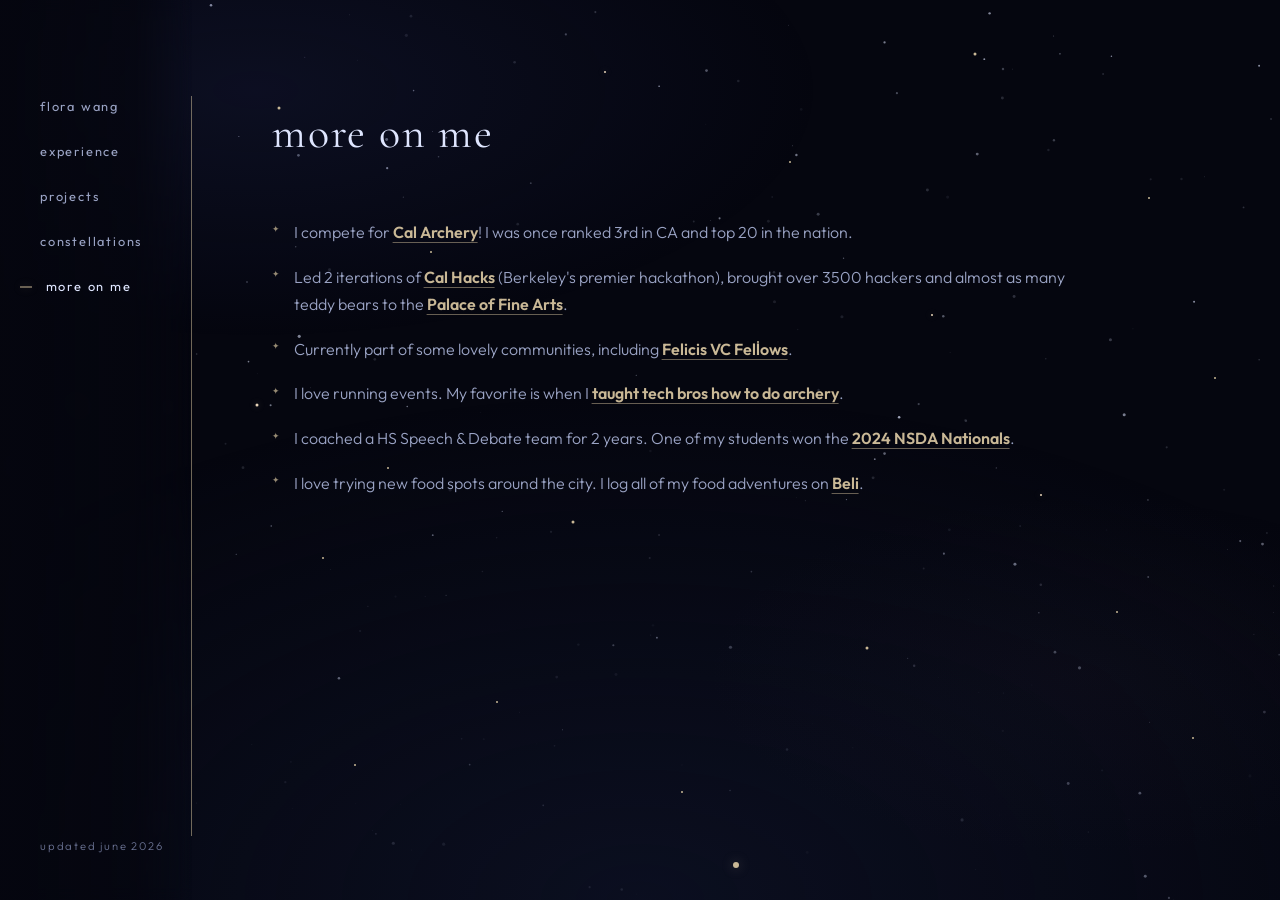
==== commit ff1b2940: "minor change" ====
--- a/about/index.html
+++ b/about/index.html
@@ -37,14 +37,14 @@
 
         <ul class="more-list">
           <li>
+            I compete for
+            <a href="https://archery.studentorg.berkeley.edu/" target="_blank" rel="noopener noreferrer" class="company-link">Cal Archery</a>! I was once ranked 3rd in CA and top 20 in the nation.
+          </li>
+          <li>
             Led 2 iterations of
             <a href="https://calhacks.io/" target="_blank" rel="noopener noreferrer" class="company-link">Cal Hacks</a>
             (Berkeley's premier hackathon), brought over 3500 hackers and almost as many teddy bears to the
             <a href="https://palaceoffinearts.com/" target="_blank" rel="noopener noreferrer" class="company-link">Palace of Fine Arts</a>.
-          </li>
-          <li>
-            I compete for
-            <a href="https://archery.studentorg.berkeley.edu/" target="_blank" rel="noopener noreferrer" class="company-link">Cal Archery</a>! I was once ranked 3rd in CA and top 20 in the nation.
           </li>
           <li>
             Currently part of some lovely communities, including
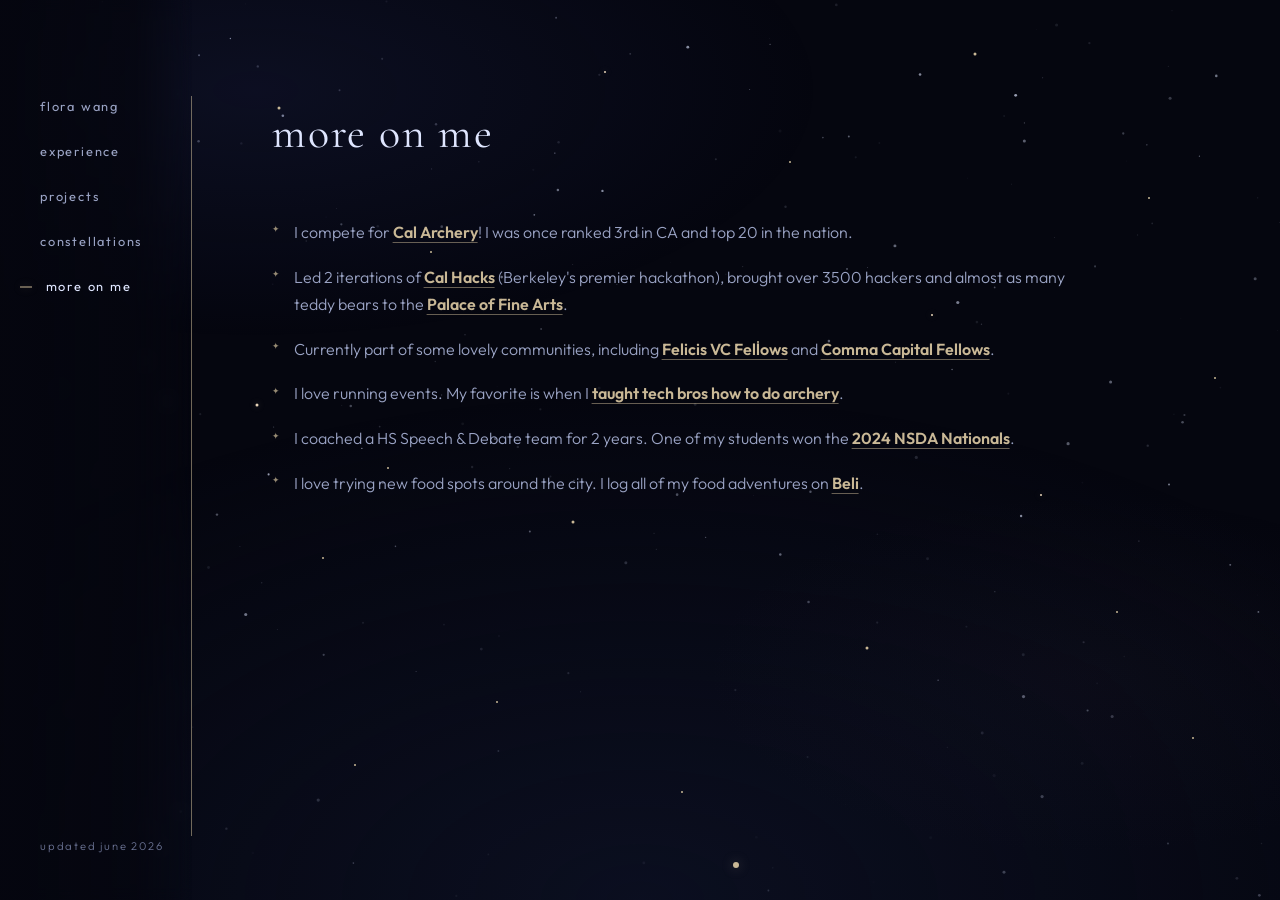
==== commit 79fc107d: "minor change" ====
--- a/about/index.html
+++ b/about/index.html
@@ -48,7 +48,9 @@
           </li>
           <li>
             Currently part of some lovely communities, including
-            <a href="https://www.felicis.com/fellows" target="_blank" rel="noopener noreferrer" class="company-link">Felicis VC Fellows</a>.
+            <a href="https://www.felicis.com/fellows" target="_blank" rel="noopener noreferrer" class="company-link">Felicis VC Fellows</a>
+            and
+            <a href="https://comma.vc/" target="_blank" rel="noopener noreferrer" class="company-link">Comma Capital Fellows</a>.
           </li>
           <li>
             I love running events. My favorite is when I
--- a/styles.css
+++ b/styles.css
@@ -327,7 +327,8 @@
 .page-experience .main-content,
 .page-projects .main-content,
 .page-about .main-content,
-.page-constellations .main-content {
+.page-constellations .main-content,
+.page-calhacks .main-content {
   max-width: calc(var(--content-max) + 16rem);
 }
 
@@ -364,7 +365,7 @@
 
 .home-layout {
   position: relative;
-  min-height: calc(100vh - 5rem);
+  min-height: calc(100vh - 18rem);
   width: 100%;
 }
 
@@ -395,6 +396,83 @@
   backdrop-filter: blur(7px);
 }
 
+/* —— Home: communities strip —— */
+.communities {
+  position: relative;
+  z-index: 2;
+  margin-top: 1.5rem;
+  max-width: 60rem;
+}
+
+.communities .section-label {
+  margin-bottom: 1.5rem;
+}
+
+.communities-row {
+  display: grid;
+  grid-template-columns: 1fr 1.28fr 1fr;
+  gap: 1.25rem;
+  align-items: start;
+}
+
+.community {
+  margin: 0;
+  display: flex;
+  flex-direction: column;
+  gap: 0.65rem;
+}
+
+.community-photo {
+  height: clamp(9rem, 14vw, 12.5rem);
+  border-radius: 0.75rem;
+  overflow: hidden;
+  border: 1px solid
+    color-mix(
+      in srgb,
+      rgba(201, 184, 150, 0.35) calc((1 - var(--p)) * 100%),
+      rgba(90, 158, 110, 0.35) calc(var(--p) * 100%)
+    );
+  box-shadow: 0 12px 30px rgba(0, 0, 0, 0.22);
+  transition: transform 0.4s ease, box-shadow 0.4s ease;
+}
+
+.community:hover .community-photo {
+  transform: translateY(-4px);
+  box-shadow:
+    0 18px 40px rgba(0, 0, 0, 0.3),
+    0 0 24px var(--accent-glow);
+}
+
+.community-photo img {
+  width: 100%;
+  height: 100%;
+  object-fit: cover;
+  display: block;
+}
+
+.community figcaption {
+  text-align: center;
+  font-size: 0.72rem;
+  letter-spacing: 0.16em;
+  text-transform: lowercase;
+  color: var(--accent-gold);
+}
+
+@media (max-width: 720px) {
+  .communities {
+    margin-top: 3rem;
+  }
+
+  .communities-row {
+    grid-template-columns: 1fr;
+    gap: 1.5rem;
+  }
+
+  .community-photo {
+    height: clamp(11rem, 55vw, 16rem);
+  }
+}
+
 .main-constellations {
   position: relative;
   max-width: calc(var(--content-max) + 16rem);
@@ -816,10 +894,32 @@
   font-size: 0.65rem;
 }
 
+.experience-section .section-label {
+  margin-bottom: 1.25rem;
+}
+
 @media (max-width: 720px) {
+  .experience-sections {
+    gap: 3rem;
+  }
+
+  .experience-section .section-label {
+    margin-bottom: 1.5rem;
+    padding-bottom: 0.75rem;
+    border-bottom: 1px solid
+      color-mix(
+        in srgb,
+        var(--accent-gold) 28%,
+        transparent
+      );
+    color: var(--accent-gold);
+    letter-spacing: 0.24em;
+  }
+
   .experience-item {
     grid-template-columns: 1fr;
-    gap: 0.65rem;
+    gap: 0.75rem;
+    padding: 1.75rem 0;
   }
 
   .experience-heading > div:first-child,
@@ -830,7 +930,44 @@
 
   .experience-meta {
     grid-row: 1;
-    gap: 0.2rem;
+    flex-direction: row;
+    flex-wrap: wrap;
+    align-items: center;
+    gap: 0.35rem 0.5rem;
+    margin-bottom: 0.15rem;
+    padding-top: 0;
+  }
+
+  .experience-meta span:first-child::before {
+    content: "·";
+    margin-right: 0.5rem;
+    color: var(--text-dim);
+  }
+
+  .experience-meta span:last-child {
+    white-space: normal;
+  }
+
+  .experience-heading > div:first-child {
+    grid-row: 2;
+    margin-bottom: 0;
+  }
+
+  .experience-heading h3 {
+    font-size: 1.35rem;
+    margin-bottom: 0.35rem;
+  }
+
+  .experience-item ul {
+    grid-row: 3;
+    margin-top: 0.25rem;
+    padding-top: 0.85rem;
+    border-top: 1px solid
+      color-mix(
+        in srgb,
+        rgba(154, 163, 196, 0.14) calc((1 - var(--p)) * 100%),
+        rgba(80, 130, 90, 0.2) calc(var(--p) * 100%)
+      );
   }
 
   .experience-section::before {
@@ -1265,6 +1402,35 @@
   letter-spacing: 0.02em;
 }
 
+.sky-atlas-link {
+  position: fixed;
+  top: 1.5rem;
+  right: clamp(1rem, 3vw, 2.5rem);
+  z-index: 10;
+  font-family: var(--font-display);
+  font-size: 0.92rem;
+  font-style: italic;
+  color: var(--accent-gold);
+  text-decoration: none;
+  border-bottom: 1px solid color-mix(in srgb, var(--accent-gold) 40%, transparent);
+  transition: color 0.2s ease, border-color 0.2s ease, text-shadow 0.2s ease;
+}
+
+.sky-atlas-link:hover,
+.sky-atlas-link:focus-visible {
+  color: var(--accent-star);
+  border-color: var(--accent-star);
+  text-shadow: 0 0 12px var(--accent-glow);
+  outline: none;
+}
+
+@media (max-width: 720px) {
+  .sky-atlas-link {
+    position: absolute;
+    font-size: 0.82rem;
+  }
+}
+
 .constellation-groups {
   display: grid;
   grid-template-columns: repeat(2, minmax(0, 1fr));
@@ -1347,6 +1513,615 @@
   color: var(--accent-gold);
 }
 
+/* —— Secret Cal Hacks page —— */
+.secret-tag {
+  font-family: var(--font-body);
+  font-size: 0.72rem;
+  letter-spacing: 0.28em;
+  text-transform: lowercase;
+  color: var(--accent-gold);
+  opacity: 0.8;
+  margin-bottom: 1rem;
+}
+
+.calhacks-title {
+  margin-bottom: 1.25rem;
+}
+
+.calhacks-lede {
+  font-family: var(--font-display);
+  font-style: italic;
+  font-size: clamp(0.95rem, 1.4vw, 1.1rem);
+  line-height: 1.75;
+  color: var(--text-muted);
+  max-width: 58rem;
+  margin-left: auto;
+  margin-right: auto;
+  margin-bottom: 3rem;
+  text-align: center;
+}
+
+.calhacks-stats-label {
+  margin-bottom: 1.25rem;
+}
+
+.calhacks-stats {
+  display: grid;
+  grid-template-columns: repeat(4, minmax(0, 1fr));
+  gap: 1.5rem;
+  margin-bottom: 3.5rem;
+}
+
+.stat {
+  display: flex;
+  flex-direction: column;
+  gap: 0.3rem;
+  position: relative;
+  padding-left: 1.25rem;
+}
+
+.stat::before {
+  content: "";
+  position: absolute;
+  left: 0;
+  top: 0.15rem;
+  bottom: 0.15rem;
+  width: 1px;
+  background: color-mix(
+    in srgb,
+    rgba(201, 184, 150, 0.5) calc((1 - var(--p)) * 100%),
+    rgba(90, 158, 110, 0.5) calc(var(--p) * 100%)
+  );
+}
+
+.stat-num {
+  font-family: var(--font-display);
+  font-size: clamp(1.6rem, 3.5vw, 2.4rem);
+  font-weight: 500;
+  line-height: 1;
+  color: var(--accent-star);
+}
+
+.stat-label {
+  font-size: 0.72rem;
+  letter-spacing: 0.16em;
+  text-transform: lowercase;
+  color: var(--text-dim);
+}
+
+.calhacks-contributions {
+  margin-bottom: 3.5rem;
+}
+
+.contrib-toggle {
+  max-width: 42rem;
+  border-radius: 0.85rem;
+  border: 1px solid
+    color-mix(
+      in srgb,
+      rgba(201, 184, 150, 0.4) calc((1 - var(--p)) * 100%),
+      rgba(90, 158, 110, 0.4) calc(var(--p) * 100%)
+    );
+  background: color-mix(
+    in srgb,
+    rgba(12, 16, 34, 0.4) calc((1 - var(--p)) * 100%),
+    rgba(255, 255, 255, 0.5) calc(var(--p) * 100%)
+  );
+  backdrop-filter: blur(7px);
+  overflow: hidden;
+}
+
+.contrib-summary {
+  list-style: none;
+  cursor: pointer;
+  display: flex;
+  align-items: center;
+  justify-content: space-between;
+  gap: 1rem;
+  padding: 1rem 1.4rem;
+  font-family: var(--font-body);
+  font-size: 0.85rem;
+  letter-spacing: 0.14em;
+  text-transform: lowercase;
+  color: var(--accent-gold);
+  transition: color 0.25s ease, background-color 0.25s ease;
+}
+
+.contrib-summary::-webkit-details-marker {
+  display: none;
+}
+
+.contrib-summary:hover,
+.contrib-summary:focus-visible {
+  color: var(--accent-star);
+  outline: none;
+}
+
+.contrib-summary-icon {
+  font-family: var(--font-display);
+  font-size: 1.4rem;
+  line-height: 1;
+  color: var(--accent-gold);
+  transition: transform 0.3s ease, color 0.25s ease;
+}
+
+.contrib-toggle[open] .contrib-summary-icon {
+  transform: rotate(45deg);
+}
+
+.contrib-toggle[open] .contrib-summary {
+  color: var(--accent-star);
+}
+
+.contrib-list {
+  list-style: none;
+  display: grid;
+  gap: 0.9rem;
+  max-width: 42rem;
+  padding: 0.25rem 1.4rem 1.4rem;
+}
+
+.contrib-list li {
+  position: relative;
+  padding-left: 1.35rem;
+  color: var(--text-muted);
+  font-size: 0.98rem;
+  line-height: 1.65;
+}
+
+.contrib-list li::before {
+  content: "✦";
+  position: absolute;
+  left: 0;
+  top: 0.3em;
+  font-size: 0.55rem;
+  color: var(--accent-gold);
+  opacity: 0.75;
+}
+
+.contrib-list strong {
+  font-weight: 600;
+  color: var(--text-primary);
+}
+
+.cal-event {
+  border-radius: 0.85rem;
+  border: 1px solid
+    color-mix(
+      in srgb,
+      rgba(201, 184, 150, 0.32) calc((1 - var(--p)) * 100%),
+      rgba(90, 158, 110, 0.32) calc(var(--p) * 100%)
+    );
+  background: color-mix(
+    in srgb,
+    rgba(12, 16, 34, 0.4) calc((1 - var(--p)) * 100%),
+    rgba(255, 255, 255, 0.45) calc(var(--p) * 100%)
+  );
+  backdrop-filter: blur(7px);
+  margin-bottom: 1rem;
+  overflow: hidden;
+}
+
+.cal-event-summary {
+  list-style: none;
+  cursor: pointer;
+  display: flex;
+  align-items: baseline;
+  gap: 1rem;
+  padding: 1.1rem 1.4rem;
+  transition: background-color 0.25s ease;
+}
+
+.cal-event-summary::-webkit-details-marker {
+  display: none;
+}
+
+.cal-event-summary:hover,
+.cal-event-summary:focus-visible {
+  outline: none;
+  background: color-mix(in srgb, var(--accent-gold) 8%, transparent);
+}
+
+.cal-event-name {
+  font-family: var(--font-display);
+  font-size: clamp(1.15rem, 2.2vw, 1.45rem);
+  font-weight: 500;
+  color: var(--text-primary);
+}
+
+.cal-event-date {
+  font-size: 0.7rem;
+  letter-spacing: 0.14em;
+  text-transform: uppercase;
+  color: var(--accent-gold);
+}
+
+.cal-event-icon {
+  margin-left: auto;
+  font-family: var(--font-display);
+  font-size: 1.4rem;
+  line-height: 1;
+  color: var(--accent-gold);
+  transition: transform 0.3s ease;
+  align-self: center;
+}
+
+.cal-event[open] .cal-event-icon {
+  transform: rotate(45deg);
+}
+
+.cal-event[open] .cal-event-summary {
+  border-bottom: 1px solid
+    color-mix(
+      in srgb,
+      rgba(201, 184, 150, 0.22) calc((1 - var(--p)) * 100%),
+      rgba(90, 158, 110, 0.22) calc(var(--p) * 100%)
+    );
+}
+
+.cal-event-note {
+  margin: 0;
+  padding: 1.1rem 1.4rem 0;
+  font-family: var(--font-display);
+  font-style: italic;
+  font-size: 1rem;
+  line-height: 1.6;
+  color: var(--text-muted);
+}
+
+.note-expand > summary {
+  list-style: none;
+  cursor: pointer;
+}
+
+.note-expand > summary::-webkit-details-marker {
+  display: none;
+}
+
+.note-expand .note-more {
+  font-style: normal;
+  font-size: 0.82em;
+  letter-spacing: 0.02em;
+  white-space: nowrap;
+  color: color-mix(in srgb, var(--accent-gold) 70%, var(--text-muted));
+  transition: color 0.2s ease;
+}
+
+.note-expand > summary:hover .note-more {
+  color: var(--accent-gold);
+  text-decoration: underline;
+  text-underline-offset: 3px;
+}
+
+.note-expand[open] .note-more {
+  display: none;
+}
+
+.note-expand p {
+  margin: 0.7rem 0 0;
+}
+
+.cal-event .calhacks-gallery {
+  padding: 1.25rem 1.4rem;
+  margin-top: 0;
+}
+
+.cal-event-empty {
+  font-family: var(--font-display);
+  font-style: italic;
+  color: var(--text-dim);
+  font-size: 0.95rem;
+}
+
+.calhacks-gallery {
+  columns: 3 14rem;
+  column-gap: 1rem;
+  margin-top: 0.5rem;
+}
+
+.gallery-section-head {
+  display: flex;
+  align-items: baseline;
+  justify-content: space-between;
+  gap: 1rem;
+  margin-bottom: 1rem;
+  flex-wrap: wrap;
+}
+
+.gallery-section-head .section-label {
+  margin-bottom: 0;
+}
+
+.gallery-hint {
+  margin: 0;
+  font-family: var(--font-display);
+  font-size: 0.78rem;
+  font-style: italic;
+  color: var(--text-muted);
+  letter-spacing: 0.02em;
+  white-space: nowrap;
+}
+
+/* Uniform grid variant — tidy rectangular box of equal tiles */
+.calhacks-gallery--grid {
+  columns: unset;
+  display: grid;
+  grid-template-columns: repeat(3, minmax(0, 1fr));
+  gap: 1rem;
+}
+
+.calhacks-gallery--grid .cal-photo {
+  margin: 0;
+}
+
+.calhacks-gallery--grid .cal-photo img {
+  width: 100%;
+  height: 100%;
+  aspect-ratio: 4 / 3;
+  object-fit: cover;
+}
+
+@media (max-width: 720px) {
+  .calhacks-gallery--grid {
+    grid-template-columns: repeat(2, minmax(0, 1fr));
+  }
+}
+
+.cal-photo {
+  break-inside: avoid;
+  margin: 0 0 1rem;
+  border-radius: 0.85rem;
+  overflow: hidden;
+  position: relative;
+  border: 1px solid
+    color-mix(
+      in srgb,
+      rgba(201, 184, 150, 0.35) calc((1 - var(--p)) * 100%),
+      rgba(90, 158, 110, 0.35) calc(var(--p) * 100%)
+    );
+  box-shadow: 0 12px 30px rgba(0, 0, 0, 0.22);
+  transition: transform 0.4s ease, box-shadow 0.4s ease;
+}
+
+.cal-photo:hover {
+  transform: translateY(-4px);
+  box-shadow:
+    0 18px 40px rgba(0, 0, 0, 0.3),
+    0 0 24px var(--accent-glow);
+}
+
+.cal-photo img {
+  display: block;
+  width: 100%;
+  height: auto;
+}
+
+.cal-photo--crop img {
+  aspect-ratio: 4 / 3;
+  height: auto;
+  object-fit: cover;
+  object-position: center 30%;
+}
+
+.cal-photo figcaption {
+  position: absolute;
+  left: 0;
+  right: 0;
+  bottom: 0;
+  padding: 1.5rem 0.9rem 0.7rem;
+  font-family: var(--font-display);
+  font-style: italic;
+  font-size: 0.9rem;
+  color: #f4f1e8;
+  background: linear-gradient(
+    to top,
+    rgba(5, 6, 15, 0.82),
+    rgba(5, 6, 15, 0)
+  );
+  opacity: 0;
+  transform: translateY(0.5rem);
+  transition: opacity 0.35s ease, transform 0.35s ease;
+}
+
+.cal-photo:hover figcaption,
+.cal-photo:focus-within figcaption {
+  opacity: 1;
+  transform: translateY(0);
+}
+
+.calhacks-bts-section {
+  margin-top: 3.5rem;
+}
+
+.calhacks-news-section {
+  margin-top: 3.5rem;
+}
+
+.news-list {
+  list-style: none;
+  display: grid;
+  gap: 0.85rem;
+  margin: 0;
+  padding: 0;
+}
+
+.news-link {
+  display: grid;
+  gap: 0.35rem;
+  padding: 1.1rem 1.25rem;
+  border-radius: 0.85rem;
+  border: 1px solid
+    color-mix(
+      in srgb,
+      rgba(201, 184, 150, 0.32) calc((1 - var(--p)) * 100%),
+      rgba(90, 158, 110, 0.32) calc(var(--p) * 100%)
+    );
+  background: color-mix(
+    in srgb,
+    rgba(12, 16, 34, 0.4) calc((1 - var(--p)) * 100%),
+    rgba(255, 255, 255, 0.45) calc(var(--p) * 100%)
+  );
+  backdrop-filter: blur(7px);
+  text-decoration: none;
+  transition: border-color 0.3s ease, box-shadow 0.3s ease, transform 0.3s ease;
+}
+
+.news-link:hover,
+.news-link:focus-visible {
+  border-color: color-mix(
+    in srgb,
+    rgba(201, 184, 150, 0.6) calc((1 - var(--p)) * 100%),
+    rgba(90, 158, 110, 0.55) calc(var(--p) * 100%)
+  );
+  box-shadow: 0 0 18px var(--accent-glow);
+  transform: translateY(-2px);
+  outline: none;
+}
+
+.news-outlet {
+  font-size: 0.66rem;
+  letter-spacing: 0.16em;
+  color: var(--accent-gold);
+}
+
+.news-headline {
+  font-family: var(--font-display);
+  font-size: clamp(1rem, 1.8vw, 1.2rem);
+  font-weight: 500;
+  line-height: 1.35;
+  color: var(--text-primary);
+}
+
+.news-meta {
+  display: flex;
+  align-items: center;
+  flex-wrap: wrap;
+  gap: 0.45rem;
+  font-size: 0.72rem;
+  letter-spacing: 0.08em;
+  text-transform: lowercase;
+  color: var(--text-dim);
+}
+
+.news-format::before {
+  content: "·";
+  margin-right: 0.45rem;
+  opacity: 0.45;
+}
+
+.news-format--video {
+  display: inline-flex;
+  align-items: center;
+  gap: 0.2rem;
+}
+
+.news-format-icon {
+  font-size: 0.55rem;
+  opacity: 0.65;
+  transform: translateY(-0.04em);
+}
+
+.calhacks-thoughts-section {
+  margin-top: 3.5rem;
+}
+
+.thoughts-list {
+  list-style: none;
+  display: grid;
+  gap: 1rem;
+  margin: 0;
+  padding: 0;
+}
+
+.thought-card {
+  border-radius: 0.85rem;
+  border: 1px solid
+    color-mix(
+      in srgb,
+      rgba(201, 184, 150, 0.32) calc((1 - var(--p)) * 100%),
+      rgba(90, 158, 110, 0.32) calc(var(--p) * 100%)
+    );
+  background: color-mix(
+    in srgb,
+    rgba(12, 16, 34, 0.4) calc((1 - var(--p)) * 100%),
+    rgba(255, 255, 255, 0.45) calc(var(--p) * 100%)
+  );
+  backdrop-filter: blur(7px);
+  padding: 1.25rem 1.4rem;
+  transition: border-color 0.3s ease, box-shadow 0.3s ease;
+}
+
+.thought-card:hover {
+  border-color: color-mix(
+    in srgb,
+    rgba(201, 184, 150, 0.6) calc((1 - var(--p)) * 100%),
+    rgba(90, 158, 110, 0.55) calc(var(--p) * 100%)
+  );
+  box-shadow: 0 0 18px var(--accent-glow);
+}
+
+.thought-card-head {
+  display: flex;
+  align-items: baseline;
+  justify-content: space-between;
+  flex-wrap: wrap;
+  gap: 0.5rem 1rem;
+  margin-bottom: 0.5rem;
+}
+
+.thought-title {
+  font-family: var(--font-display);
+  font-size: clamp(1.15rem, 2.2vw, 1.45rem);
+  font-weight: 500;
+  color: var(--text-primary);
+}
+
+.thought-status {
+  font-size: 0.66rem;
+  letter-spacing: 0.16em;
+  text-transform: uppercase;
+  color: var(--accent-gold);
+  white-space: nowrap;
+}
+
+.thought-excerpt {
+  font-family: var(--font-display);
+  font-style: italic;
+  font-size: 0.98rem;
+  line-height: 1.6;
+  color: var(--text-muted);
+}
+
+.secret-footnote {
+  margin-top: 3.5rem;
+  font-family: var(--font-display);
+  font-style: italic;
+  font-size: 1rem;
+  color: var(--text-dim);
+  text-align: center;
+}
+
+@media (max-width: 720px) {
+  .calhacks-stats {
+    grid-template-columns: repeat(2, minmax(0, 1fr));
+    gap: 1.25rem 1rem;
+  }
+
+  .calhacks-gallery {
+    columns: 2 9rem;
+  }
+
+  .cal-photo figcaption {
+    opacity: 1;
+    transform: none;
+    font-size: 0.8rem;
+  }
+
+  .gallery-hint {
+    display: none;
+  }
+}
+
 /* —— Footer —— */
 .site-footer {
   display: flex;
@@ -1364,6 +2139,21 @@
     0 0 12px var(--accent-glow),
     0 0 24px rgba(201, 184, 150, 0.15);
   animation: pulse 4s ease-in-out infinite;
+}
+
+.footer-orbit--secret {
+  display: block;
+  cursor: pointer;
+  transition: transform 0.3s ease, box-shadow 0.3s ease;
+}
+
+.footer-orbit--secret:hover,
+.footer-orbit--secret:focus-visible {
+  transform: scale(1.6);
+  box-shadow:
+    0 0 18px var(--accent-glow),
+    0 0 36px rgba(201, 184, 150, 0.3);
+  outline: none;
 }
 
 /* Updated stamp at the bottom of the nav rail */
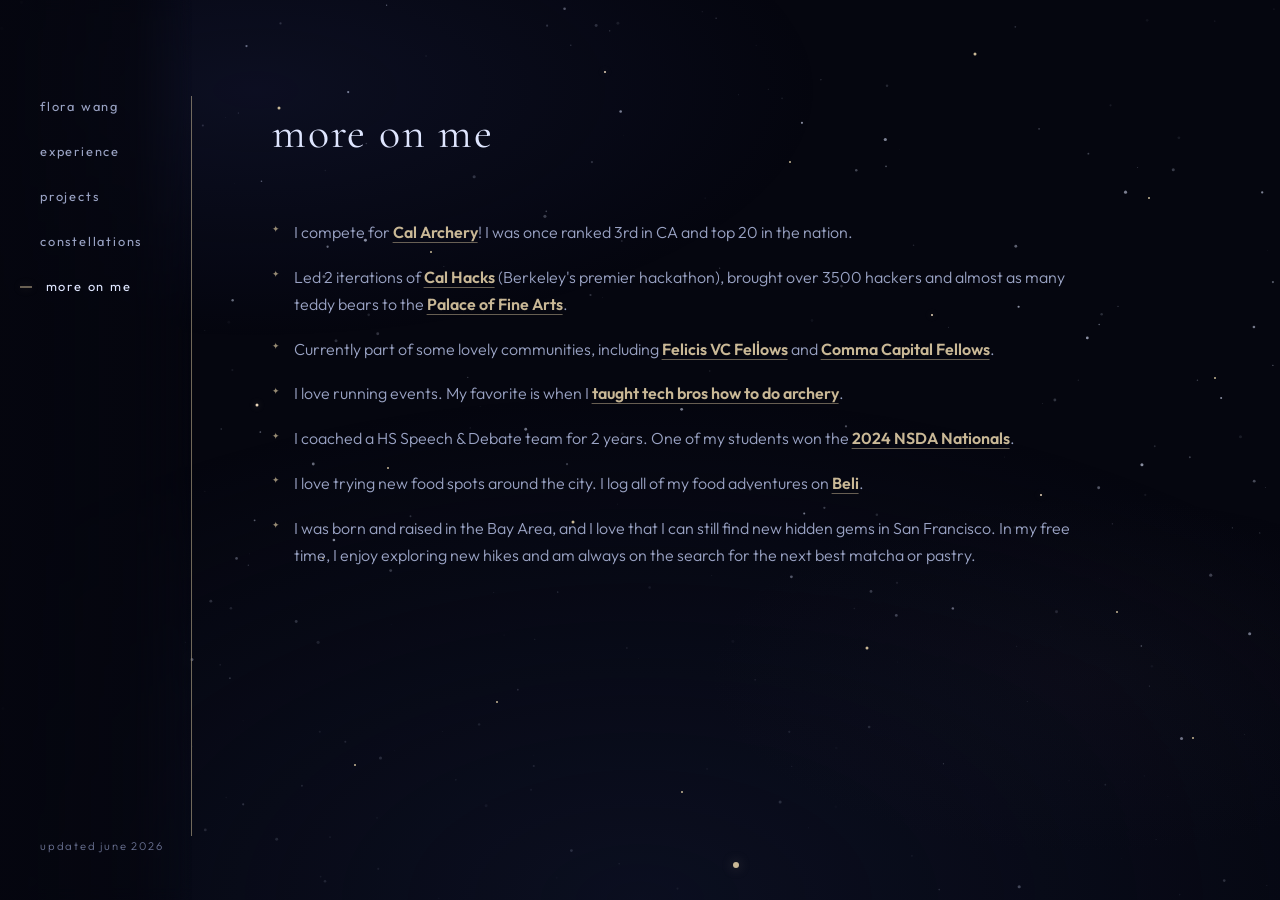
==== commit 3df1fc91: "made changes" ====
--- a/about/index.html
+++ b/about/index.html
@@ -64,6 +64,9 @@
             I love trying new food spots around the city. I log all of my food adventures on
             <a href="https://beliapp.com/" target="_blank" rel="noopener noreferrer" class="company-link">Beli</a>.
           </li>
+          <li>
+            I was born and raised in the Bay Area, and I love that I can still find new hidden gems in San Francisco. In my free time, I enjoy exploring new hikes and am always on the search for the next best matcha or pastry.
+          </li>
         </ul>
       </main>
 
